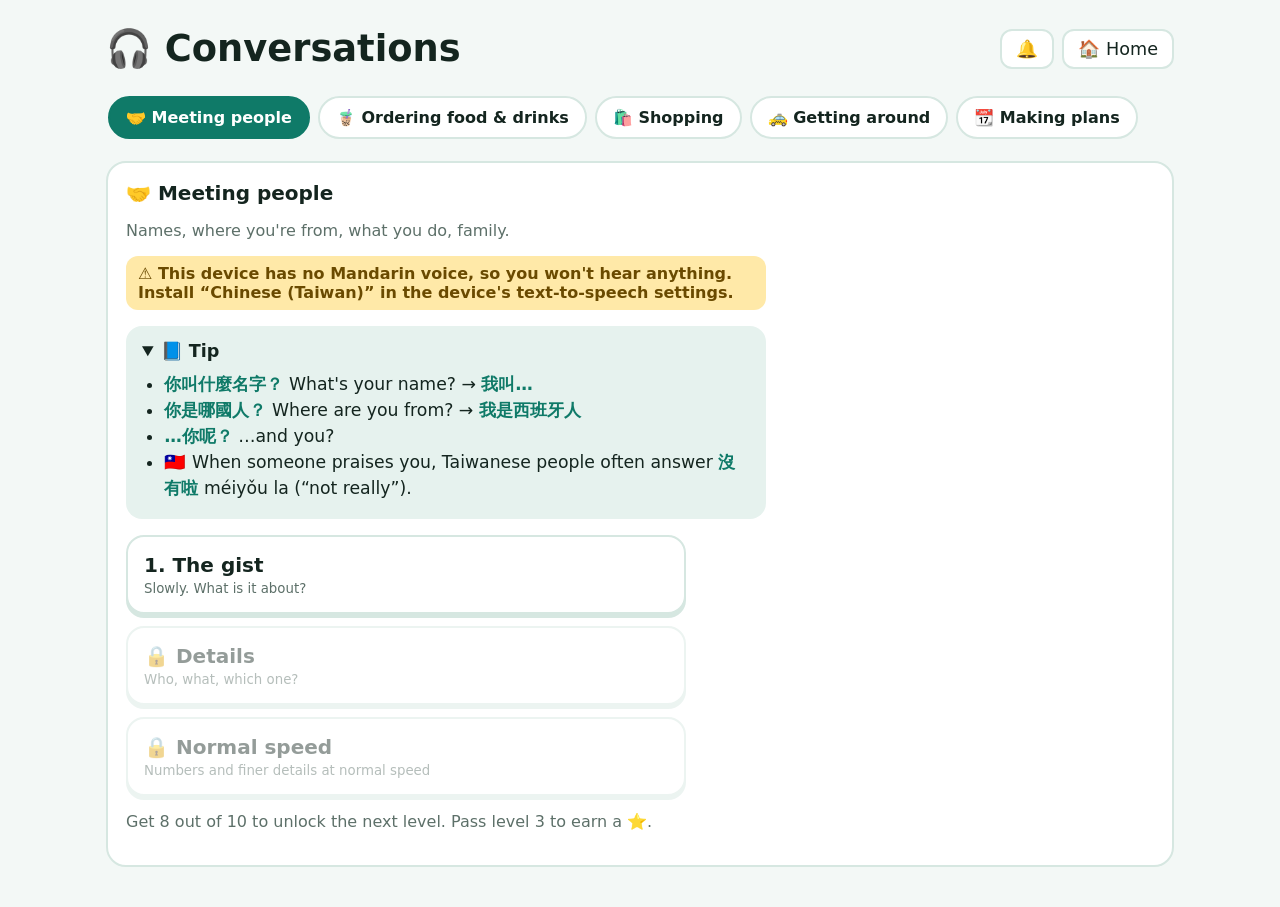
==== dialogues/index.html @ 0f23d717 "聽力 Mandarin v1: daily listening practice for Taiwan Mandarin A listening trainer for an absolute beg" ====
<!doctype html>
<html lang="en">
<head>
<meta charset="utf-8">
<meta name="viewport" content="width=device-width, initial-scale=1, maximum-scale=1, user-scalable=no">
<meta name="apple-mobile-web-app-capable" content="yes">
<meta name="mobile-web-app-capable" content="yes">
<meta name="theme-color" content="#0f7a68">
<title>Conversations · 聽力</title>
<link rel="manifest" href="../manifest.webmanifest">
<link rel="icon" href="../icon-192.png">
<link rel="apple-touch-icon" href="../icon-192.png">
<link rel="stylesheet" href="../shared/style.css">
</head>
<body>
<script src="../shared/progress.js"></script>
<script src="../shared/engine.js"></script>
<script src="../shared/zh.js"></script>
<script src="../shared/words.js"></script>
<script src="../shared/topic.js"></script>
<script src="skills.js"></script>
<script>ZH.openTopic("dialogues");</script>
</body>
</html>
---- shared/style.css ----
/* Shared look for every page of 聽力 Mandarin (based on lengua's and the maths app's style) */
:root{
  --bg:#f3f8f6; --card:#ffffff; --ink:#14251f; --muted:#5d7069; --accent:#0f7a68; --accent-dark:#0a5a4c; --accent-ink:#ffffff;
  --good:#1a8f57; --good-fill:#1a8f57; --good-dark:#126b40; --bad:#d63b3b; --near:#a36500; --line:#d6e7e1; --key:#e6f2ee; --key-ink:#14251f; --grey:#dbe5e1;
  --red:#c8402a;
  --gold:#ffe9a8; --gold-ink:#6a4a00;
}
@media (prefers-color-scheme: dark){
  :root{ --bg:#0f1715; --card:#18231f; --ink:#e9f3ef; --muted:#9db3ab; --accent:#1c9c85; --accent-dark:#0f6b5b; --line:#2b3b35;
         --key:#22312c; --key-ink:#e9f3ef; --grey:#2f3f39; --near:#f0a830; --good:#3cc47f; --bad:#ff6b6b; --gold:#5a4a1a; --gold-ink:#ffe9a8; --red:#ff7a5c; }
}
*{box-sizing:border-box}
html,body{margin:0;min-height:100%}
body{background:var(--bg);color:var(--ink);font-family:system-ui,-apple-system,"Segoe UI",Roboto,sans-serif;
  -webkit-user-select:none;user-select:none;touch-action:manipulation;-webkit-tap-highlight-color:transparent}
button{font:inherit;color:inherit;cursor:pointer}
a.ghost,a.mode{color:inherit;text-decoration:none}
.screen{display:none;padding:20px 16px 40px;max-width:1100px;margin:0 auto}
.screen.active{display:block}
h1{font-size:clamp(1.6rem,4vw,2.3rem);margin:.2em 0}
h2{font-size:1.25rem;margin:0 0 .6em}
h3{font-size:1.05rem;margin:1.2em 0 .5em}
.muted{color:var(--muted)}
.top{display:flex;align-items:center;justify-content:space-between;gap:12px;flex-wrap:wrap}
.topbtns{display:flex;gap:8px}
.ghost{background:var(--card);border:2px solid var(--line);border-radius:12px;padding:8px 14px;font-size:1.1rem}
.link{background:none;border:none;color:var(--muted);text-decoration:underline;padding:10px 0;margin-top:10px}

/* tiles */
.modes{display:grid;grid-template-columns:repeat(auto-fit,minmax(230px,1fr));gap:14px;margin:18px 0}
.mode{background:var(--card);border:2px solid var(--line);border-radius:20px;padding:20px;text-align:left;display:flex;flex-direction:column;gap:6px;
  box-shadow:0 4px 0 var(--line);transition:transform .08s}
.mode:active{transform:translateY(3px);box-shadow:0 1px 0 var(--line)}
.mode .emoji{font-size:2.4rem}
.mode b{font-size:1.35rem}
.mode small{color:var(--muted);font-size:.95rem;line-height:1.35}
.mode.soon{opacity:.55;box-shadow:none;cursor:default}
.mode.soon:active{transform:none}
.records{display:grid;grid-template-columns:repeat(auto-fit,minmax(150px,1fr));gap:10px}
.rec{background:var(--key);border-radius:14px;padding:12px 14px}
.rec small{display:block;color:var(--muted)}
.rec b{font-size:1.8rem}
.panel{background:var(--card);border:2px solid var(--line);border-radius:20px;padding:18px;margin-top:14px}

/* skill tabs, rule card and levels on topic pages */
.tabs{display:flex;flex-wrap:wrap;gap:8px;padding:4px 2px 8px;margin-top:14px}
.tab{flex:0 0 auto;background:var(--card);border:2px solid var(--line);border-radius:999px;padding:10px 16px;font-weight:700;white-space:nowrap}
.tab.on{background:var(--accent);border-color:var(--accent);color:var(--accent-ink)}
.note{background:var(--gold);color:var(--gold-ink);border-radius:12px;padding:8px 12px;max-width:640px;font-weight:600}
.rule{background:var(--key);border-radius:16px;padding:12px 16px;margin:12px 0 4px;max-width:640px;line-height:1.5;font-size:1.08rem}
.rule summary{cursor:pointer;font-weight:800;font-size:1.1rem}
.rule div{margin-top:8px}
.rule ul{margin:.3em 0;padding-left:1.3em}
.rule b{color:var(--accent)}
.llist{display:grid;gap:12px;margin-top:16px;max-width:560px}
.lbtn{background:var(--card);border:2px solid var(--line);border-radius:18px;padding:16px;display:flex;flex-direction:column;gap:4px;
  align-items:flex-start;text-align:left;box-shadow:0 4px 0 var(--line)}
.lbtn b{font-size:1.25rem}
.lbtn small{color:var(--muted)}
.lbtn:disabled{opacity:.45;cursor:default}

/* play */
.playtop{display:flex;align-items:center;justify-content:space-between;gap:10px;font-weight:700}
#playTitle{text-align:center;flex:1}
#progress{color:var(--muted);min-width:60px;text-align:right}
.playbody{display:flex;flex-direction:column;align-items:center;gap:14px;margin-top:18px;text-align:center}
.q{font-size:clamp(1.3rem,4.2vw,2rem);font-weight:700;line-height:1.35;max-width:34ch}
.q:empty{display:none}
.qpic{display:flex;flex-wrap:wrap;justify-content:center;gap:8px;font-size:clamp(3rem,10vw,5rem);line-height:1.1}
.qpic:empty{display:none}
.answer{display:inline-block;min-width:5em;max-width:100%;font-size:clamp(2rem,7vw,3.4rem);font-weight:800;padding:.08em .4em;border:4px solid var(--accent);
  border-radius:18px;background:var(--card);min-height:1.45em;overflow-wrap:anywhere;letter-spacing:.02em}
.answer.right{border-color:var(--good);color:var(--good)}
.answer.near{border-color:var(--near);color:var(--near)}
.answer.wrong{border-color:var(--bad);color:var(--bad)}
.answer .caret{display:inline-block;width:.08em;height:1em;background:var(--accent);vertical-align:-.12em;margin-left:.03em;animation:blink 1s steps(1) infinite}
.answer.right .caret,.answer.near .caret,.answer.wrong .caret{display:none}
@keyframes blink{50%{opacity:0}}
.answer .slot{display:inline-block;min-width:.7em;border-bottom:.1em solid var(--accent);color:var(--accent);line-height:1.1}
.answer .slot.none{min-width:.35em}
.answer .slot.right{color:var(--good);border-color:var(--good)}
.answer .slot.wrongpick{color:var(--bad);border-color:var(--bad)}
.answer .fix{color:var(--good);font-size:.7em}
.feedback{min-height:1.6em;font-size:clamp(1.15rem,3.2vw,1.6rem);font-weight:700;line-height:1.4;max-width:40ch}
.feedback:empty{min-height:0}
.feedback.good{color:var(--good)}
.feedback.near{color:var(--near)}
.feedback.bad{color:var(--bad)}
.feedback b{color:var(--ink)}
#cont:empty{display:none}
.choices{display:grid;gap:12px;width:100%;max-width:440px}
.choices:empty{display:none}
.choices.row{grid-template-columns:repeat(auto-fit,minmax(90px,1fr));max-width:520px}
.choice{min-height:72px;font-size:1.6rem;font-weight:700;border:3px solid var(--line);border-radius:16px;background:var(--key);color:var(--key-ink);box-shadow:0 4px 0 var(--line)}
.choice:disabled{cursor:default}
.choice.right{border-color:var(--good);background:#a6e5c1;color:#0d5a33}
.choice.wrongpick{border-color:var(--bad);background:#f7c3c3;color:#7a1d1d}
.choice.check{background:var(--good-fill);color:#fff;border-color:var(--good-fill);box-shadow:0 4px 0 var(--good-dark)}

/* tap words in a sentence */
.board{width:100%;max-width:820px}
.board:empty{display:none}
.sentence{display:flex;flex-wrap:wrap;justify-content:center;align-items:baseline;gap:10px 8px;font-size:clamp(1.4rem,4vw,2rem);font-weight:600;line-height:1.3}
.word{border:3px solid var(--line);background:var(--card);border-radius:12px;padding:.12em .4em;font-weight:600;box-shadow:0 3px 0 var(--line)}
.word.on{background:var(--accent);border-color:var(--accent);color:var(--accent-ink)}
.word.right{background:#a6e5c1;border-color:var(--good);color:#0d5a33}
.word.missed{border-color:var(--good);border-style:dashed}
.word.wrongpick{background:#f7c3c3;border-color:var(--bad);color:#7a1d1d}
.word:disabled{cursor:default}
.mark{margin-left:-6px;font-weight:800}

/* put cards in order */
.built{min-height:3.4em;display:flex;flex-wrap:wrap;justify-content:center;align-items:center;gap:8px;padding:10px;border:3px dashed var(--accent);
  border-radius:18px;background:var(--card);margin-bottom:14px}
.built.tight{gap:3px}
.built.right{border-style:solid;border-color:var(--good)}
.built.wrong{border-style:solid;border-color:var(--bad)}
.built .hint{font-size:1.1rem}
.pool{display:flex;flex-wrap:wrap;justify-content:center;gap:10px}
.card{font-size:clamp(1.3rem,3.6vw,1.8rem);font-weight:700;border:3px solid var(--line);background:var(--key);color:var(--key-ink);border-radius:14px;
  padding:.25em .6em;min-width:2.2em;box-shadow:0 3px 0 var(--line)}
.card.on{background:var(--card);border-color:var(--accent)}
.card:disabled{cursor:default}
.ghostcard{visibility:hidden}

/* results */
.res{text-align:center;max-width:720px;margin:0 auto}
.bigscore{font-size:clamp(3.5rem,12vw,6rem);font-weight:800;color:var(--accent);margin:.1em 0}
.chips{display:flex;flex-wrap:wrap;gap:10px;justify-content:center}
.chip{background:var(--card);border:2px solid var(--line);border-radius:14px;padding:8px 14px;display:flex;flex-direction:column}
.chip b{font-size:1.25rem}
.chip small{color:var(--muted)}
.btnrow{display:flex;flex-wrap:wrap;gap:12px;justify-content:center;margin-top:26px}
.btn{background:var(--card);border:2px solid var(--line);border-radius:14px;padding:14px 22px;font-size:1.15rem;font-weight:700}
.btn.primary{background:var(--accent);border-color:var(--accent);color:var(--accent-ink)}

/* confetti */
.confetti{position:fixed;inset:0;pointer-events:none;overflow:hidden;z-index:10}
.confetti span{position:absolute;top:-50px;animation:fall 2.6s ease-in forwards}
@keyframes fall{to{transform:translateY(110vh) rotate(540deg)}}
.q .hint{letter-spacing:.18em;white-space:nowrap}
.q .vv{color:var(--accent);text-decoration:underline;text-underline-offset:.15em}
.answer.long{font-size:clamp(1.4rem,4.6vw,2.2rem)}
.q b{color:var(--accent)}


/* audio: replay buttons and speech bubbles */
.audio{display:flex;flex-direction:column;align-items:center;gap:12px;width:100%}
.audio:empty{display:none}
.sayrow{display:flex;gap:12px;justify-content:center}
.sayBtn{font-size:clamp(2.2rem,7vw,3.2rem);background:var(--gold);color:var(--gold-ink);border:none;border-radius:20px;padding:.1em .55em;box-shadow:0 4px 0 var(--line)}
.sayBtn.slow{font-size:clamp(1.6rem,5vw,2.2rem);background:var(--key);color:var(--key-ink)}
.sayBtn:active{transform:translateY(3px);box-shadow:0 1px 0 var(--line)}
.bubbles{display:flex;flex-direction:column;gap:8px;width:100%;max-width:640px}
.bubble{display:flex;align-items:flex-start;gap:8px;background:var(--card);border:2px solid var(--line);border-radius:16px;padding:8px 12px;text-align:left;max-width:88%;transition:border-color .15s,background .15s}
.bubble.a{align-self:flex-start}
.bubble.b{align-self:flex-end;flex-direction:row-reverse;text-align:right}
.bubble.on{border-color:var(--accent);background:var(--key)}
.bubble .who{font-size:1.5rem;line-height:1.2}
.bubble .dots{color:var(--muted);letter-spacing:.2em;font-weight:800;padding-top:.25em}
.bubble .tline{padding:0}
.bubble .tline .hz{font-size:1.3rem}

/* transcript lines: characters, pinyin, meaning */
.reveal{display:flex;flex-direction:column;align-items:center;gap:6px;max-width:640px}
.reveal:empty{display:none}
.tline{display:flex;gap:8px;align-items:flex-start;text-align:left;padding:4px 0}
.reveal .tline{background:var(--card);border:2px solid var(--line);border-radius:14px;padding:8px 14px}
.tline .who{font-size:1.4rem}
.tline .hz{display:block;font-size:clamp(1.5rem,4.5vw,2rem);font-weight:700;letter-spacing:.04em}
.tline .py{display:block;color:var(--accent);font-size:1.1rem;font-weight:600}
.tline .en{display:block;color:var(--muted);font-size:1rem}

/* choices */
.choices.grid2{grid-template-columns:1fr 1fr;max-width:520px}
.choices.big .choice{font-size:2rem;min-height:84px}
.choice.long{font-size:1.2rem;min-height:60px;padding:8px 12px;line-height:1.3}

/* number pad */
.numpad{display:grid;grid-template-columns:repeat(3,1fr);gap:8px;width:100%;max-width:360px}
.numpad button{height:clamp(54px,8vh,68px);font-size:1.8rem;font-weight:800;border:none;border-radius:14px;background:var(--key);color:var(--key-ink);box-shadow:0 3px 0 var(--line)}
.numpad button.down{transform:translateY(2px);box-shadow:0 1px 0 var(--line)}
.numpad .n-ok{background:var(--good-fill);color:#fff;box-shadow:0 3px 0 var(--good-dark);font-size:1.1rem}
.numpad .n-del{font-size:1.5rem}
.answer .fix{color:var(--good);font-size:.6em}

/* word cards with pinyin */
.card{display:inline-flex;flex-direction:column;align-items:center;gap:2px}
.card .hz{font-size:clamp(1.4rem,4vw,1.9rem)}
.card .py{font-size:.9rem;font-weight:600;color:var(--accent)}
.card.on .py{color:var(--accent)}
.q small{font-size:.75em}
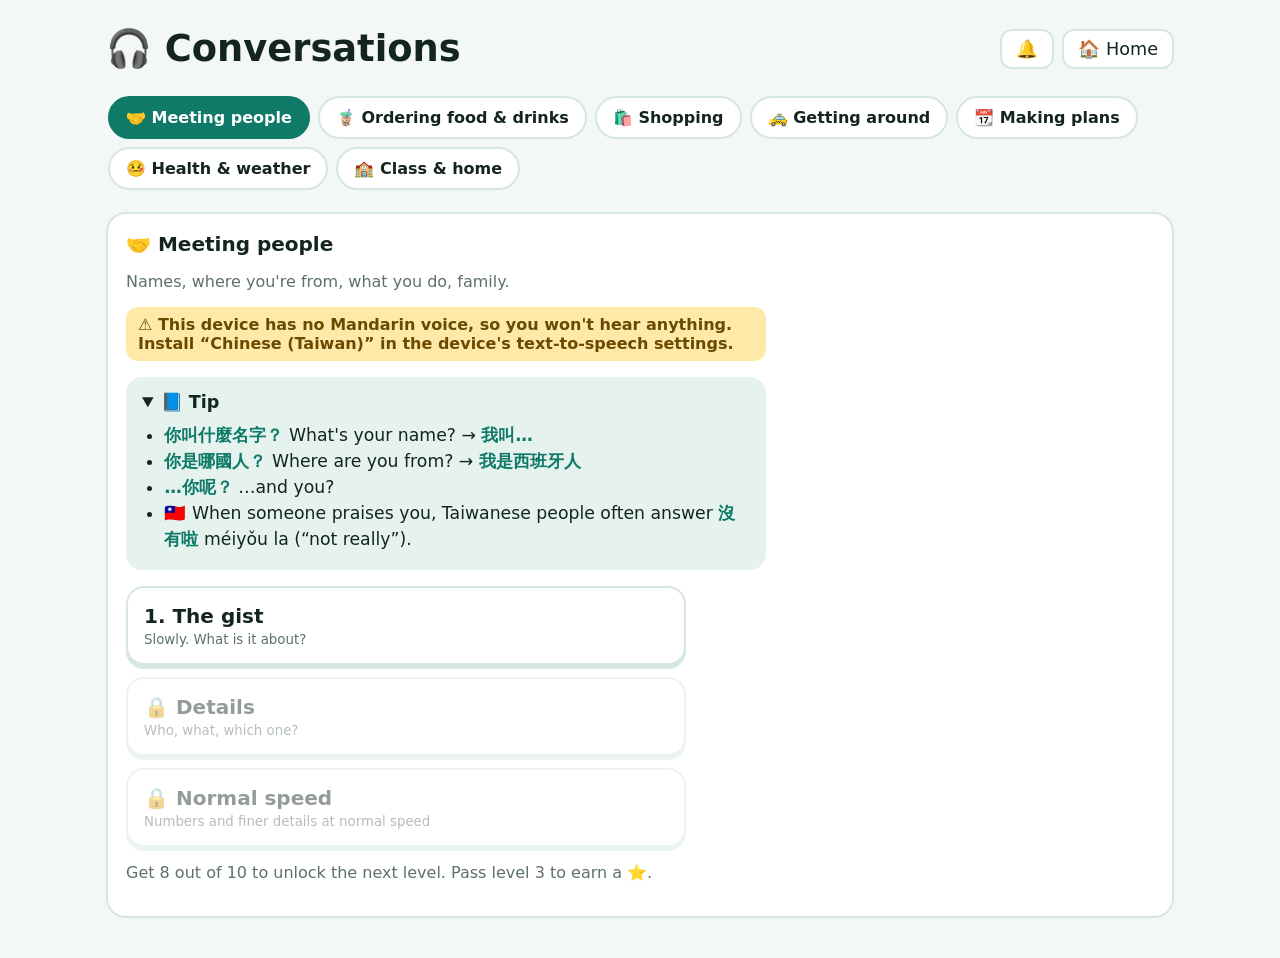
==== commit 402c3e9e: "Cover all of TOCFL Novice 1 and Novice 2, add a TOCFL map - Coverage test: every Novice 1 and Novice" ====
--- a/dialogues/index.html
+++ b/dialogues/index.html
@@ -16,6 +16,7 @@
 <script src="../shared/progress.js"></script>
 <script src="../shared/engine.js"></script>
 <script src="../shared/zh.js"></script>
+<script src="../shared/tocfl.js"></script>
 <script src="../shared/words.js"></script>
 <script src="../shared/topic.js"></script>
 <script src="skills.js"></script>
